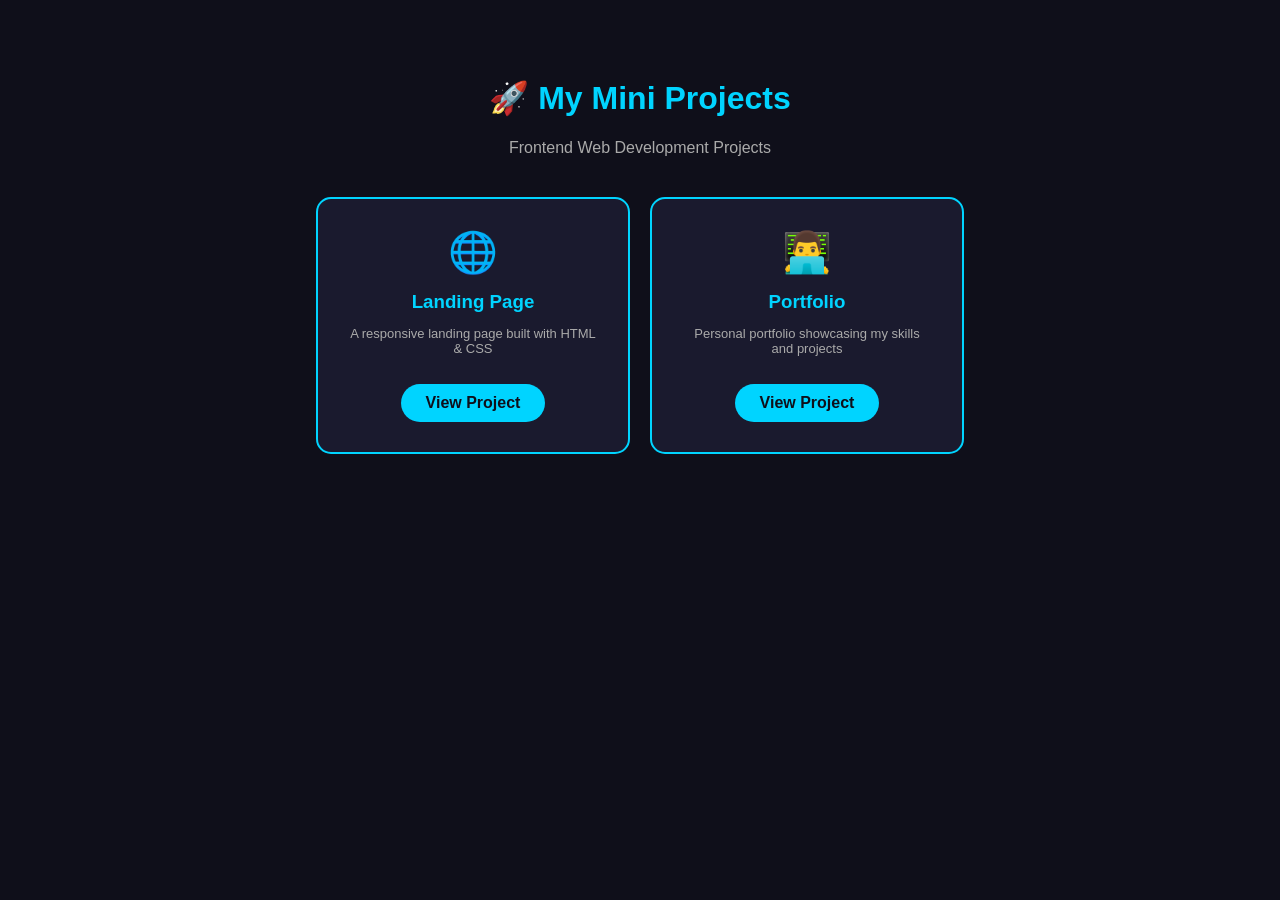
==== index.html @ 6cd1eed6 "Add files via upload" ====
<!DOCTYPE html>
<html lang="en">
<head>
  <meta charset="UTF-8">
  <title>Aditya Mulay - Mini Projects</title>
  <style>
    body { font-family: Arial; text-align: center;
           background: #0f0f1a; color: white; padding: 50px; }
    h1 { color: #00d4ff; }
    p { color: #aaa; }
    .container { display: flex; flex-wrap: wrap;
                 justify-content: center; gap: 20px; margin-top: 40px; }
    .card { background: #1a1a2e; padding: 30px;
            width: 250px; border-radius: 15px;
            border: 2px solid #00d4ff; transition: transform 0.3s; }
    .card:hover { transform: scale(1.05); }
    .card span { font-size: 40px; }
    .card h3 { color: #00d4ff; margin: 15px 0 5px; }
    .card p { font-size: 13px; color: #aaa; }
    .card a { display: inline-block; margin-top: 15px;
              background: #00d4ff; color: #0f0f1a;
              padding: 10px 25px; border-radius: 20px;
              text-decoration: none; font-weight: bold; }
    .card a:hover { background: white; }
  </style>
</head>
<body>
  <h1>🚀 My Mini Projects</h1>
  <p>Frontend Web Development Projects</p>

  <div class="container">

    <div class="card">
      <span>🌐</span>
      <h3>Landing Page</h3>
      <p>A responsive landing page built with HTML & CSS</p>
      <a href="landing-page/index.html">View Project</a>
    </div>

    <div class="card">
      <span>👨‍💻</span>
      <h3>Portfolio</h3>
      <p>Personal portfolio showcasing my skills and projects</p>
      <a href="portfolio/index.html">View Project</a>
    </div>

  </div>
</body>
</html>
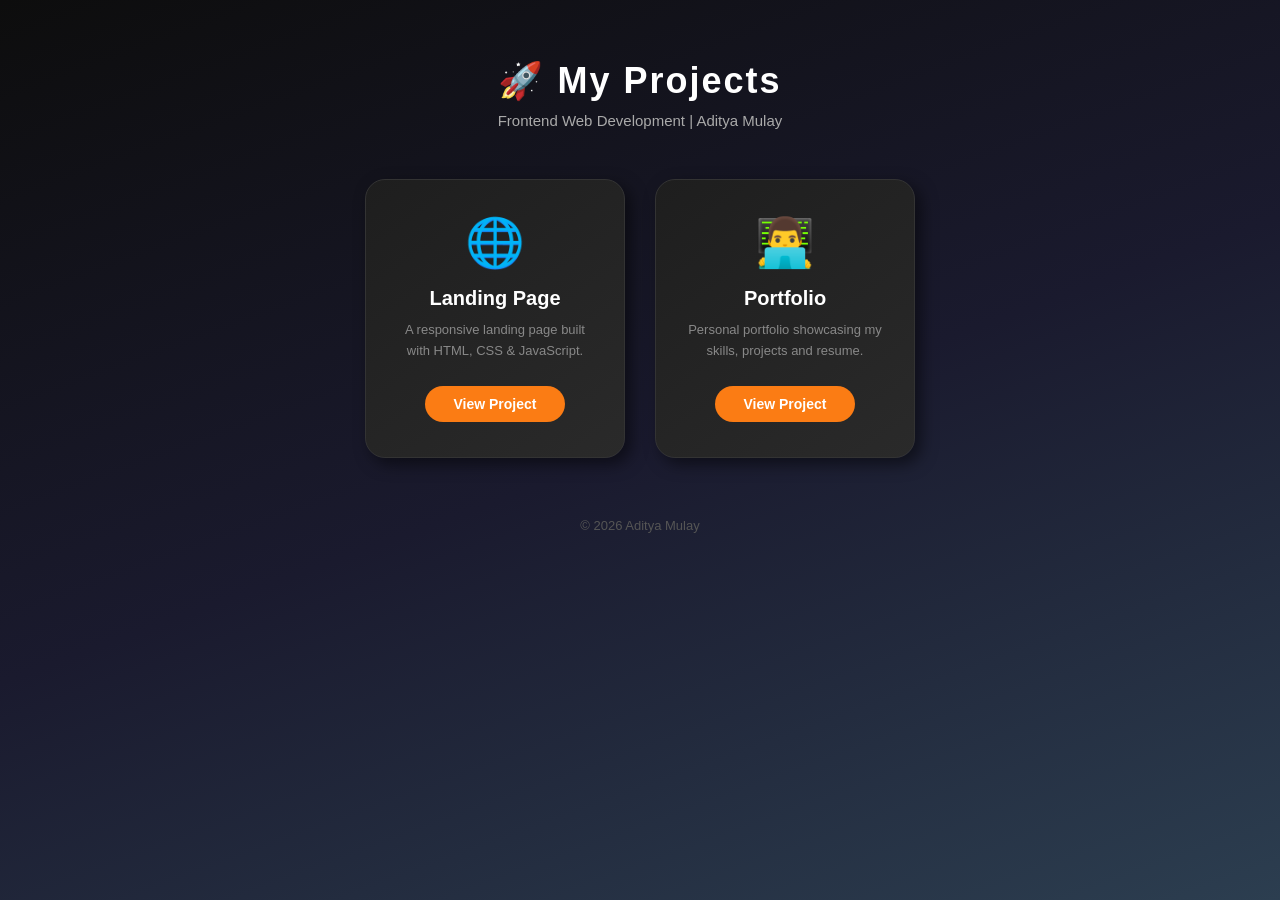
==== commit 0d4831f9: "Update index.html done" ====
--- a/index.html
+++ b/index.html
@@ -1,49 +1,98 @@
 <!DOCTYPE html>
 <html lang="en">
 <head>
-  <meta charset="UTF-8">
-  <title>Aditya Mulay - Mini Projects</title>
-  <style>
-    body { font-family: Arial; text-align: center;
-           background: #0f0f1a; color: white; padding: 50px; }
-    h1 { color: #00d4ff; }
-    p { color: #aaa; }
-    .container { display: flex; flex-wrap: wrap;
-                 justify-content: center; gap: 20px; margin-top: 40px; }
-    .card { background: #1a1a2e; padding: 30px;
-            width: 250px; border-radius: 15px;
-            border: 2px solid #00d4ff; transition: transform 0.3s; }
-    .card:hover { transform: scale(1.05); }
-    .card span { font-size: 40px; }
-    .card h3 { color: #00d4ff; margin: 15px 0 5px; }
-    .card p { font-size: 13px; color: #aaa; }
-    .card a { display: inline-block; margin-top: 15px;
-              background: #00d4ff; color: #0f0f1a;
-              padding: 10px 25px; border-radius: 20px;
-              text-decoration: none; font-weight: bold; }
-    .card a:hover { background: white; }
-  </style>
+    <meta charset="UTF-8">
+    <meta name="viewport" content="width=device-width, initial-scale=1.0">
+    <title>Aditya Mulay | Mini Projects</title>
+    <style>
+        * { margin: 0; padding: 0; box-sizing: border-box; }
+
+        body {
+            font-family: Arial, sans-serif;
+            min-height: 100vh;
+            background: linear-gradient(160deg, #0d0d0d, #1a1a2e, #2c3e50);
+            display: flex;
+            flex-direction: column;
+            align-items: center;
+            padding: 60px 20px;
+        }
+
+        h1 { color: #ffffff; font-size: 36px;
+             margin-bottom: 10px; letter-spacing: 2px; }
+
+        p.subtitle { color: #aaa; font-size: 15px; margin-bottom: 50px; }
+
+        .container {
+            display: flex;
+            flex-wrap: wrap;
+            justify-content: center;
+            gap: 30px;
+        }
+
+        .card {
+            background: linear-gradient(145deg, #1e1e1e, #2a2a2a);
+            border: 1px solid #333;
+            border-radius: 20px;
+            padding: 35px 30px;
+            width: 260px;
+            text-align: center;
+            box-shadow: 6px 6px 16px rgba(0,0,0,0.5);
+            transition: transform 0.3s ease, box-shadow 0.3s ease;
+        }
+
+        .card:hover {
+            transform: translateY(-8px);
+            box-shadow: 10px 10px 25px rgba(0,0,0,0.6);
+        }
+
+        .card .icon { font-size: 48px; margin-bottom: 16px; }
+
+        .card h3 { color: #ffffff; font-size: 20px; margin-bottom: 10px; }
+
+        .card p { color: #888; font-size: 13px;
+                  margin-bottom: 24px; line-height: 1.6; }
+
+        .card a {
+            display: inline-block;
+            background: #fb7c14;
+            color: white;
+            text-decoration: none;
+            padding: 10px 28px;
+            border-radius: 25px;
+            font-size: 14px;
+            font-weight: bold;
+            transition: background 0.2s ease, transform 0.1s;
+        }
+
+        .card a:hover { background: #ff9a45; transform: scale(1.05); }
+
+        footer { margin-top: 60px; color: #555; font-size: 13px; }
+    </style>
 </head>
 <body>
-  <h1>🚀 My Mini Projects</h1>
-  <p>Frontend Web Development Projects</p>
 
-  <div class="container">
+    <h1>🚀 My Projects</h1>
+    <p class="subtitle">Frontend Web Development | Aditya Mulay</p>
 
-    <div class="card">
-      <span>🌐</span>
-      <h3>Landing Page</h3>
-      <p>A responsive landing page built with HTML & CSS</p>
-      <a href="landing-page/index.html">View Project</a>
+    <div class="container">
+
+        <div class="card">
+            <div class="icon">🌐</div>
+            <h3>Landing Page</h3>
+            <p>A responsive landing page built with HTML, CSS & JavaScript.</p>
+            <a href="landing-page/index.html">View Project</a>
+        </div>
+
+        <div class="card">
+            <div class="icon">👨‍💻</div>
+            <h3>Portfolio</h3>
+            <p>Personal portfolio showcasing my skills, projects and resume.</p>
+            <a href="portfolio/index.html">View Project</a>
+        </div>
+
     </div>
 
-    <div class="card">
-      <span>👨‍💻</span>
-      <h3>Portfolio</h3>
-      <p>Personal portfolio showcasing my skills and projects</p>
-      <a href="portfolio/index.html">View Project</a>
-    </div>
+    <footer>© 2026 Aditya Mulay</footer>
 
-  </div>
 </body>
-</html>+</html>
